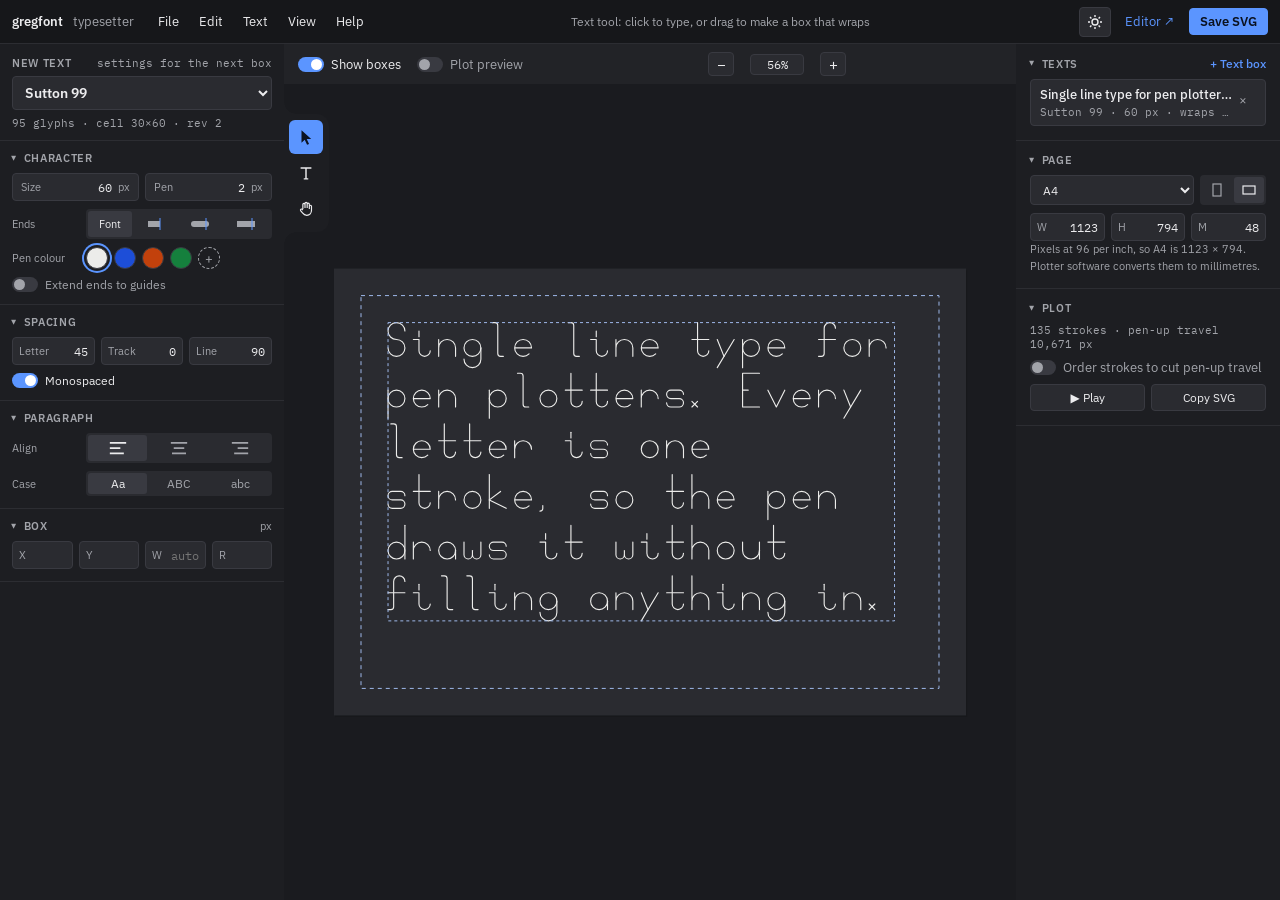
==== src/index.html @ c5e00a8d "Scratch pad: a parts bin at the top of the glyph grid A full-width tile above the glyphs that edits " ====
<!DOCTYPE html>
<html lang="en" data-theme="dark">
	<head>
		<meta charset="utf-8">
		<title>gregfont typesetter</title>
		<link rel="preconnect" href="https://fonts.googleapis.com">
		<link href="https://fonts.googleapis.com/css2?family=IBM+Plex+Sans:wght@400;500;600&family=IBM+Plex+Mono:wght@400;500&display=swap" rel="stylesheet">
		<link rel="stylesheet" type="text/css" href="style/base.css?v=2.13.0">
		<link rel="stylesheet" type="text/css" href="style/typesetter.css?v=2.13.0">
		<script>
			// apply the saved theme before the page paints
			try { document.documentElement.dataset.theme = localStorage.getItem('gregfont-theme') || localStorage.getItem('gregfont-editor-theme') || 'dark'; } catch (e) {}
		</script>
	</head>
	<body>
		<header id="topbar">
			<span class="brand">gregfont</span>
			<span class="product">typesetter</span>
			<nav id="menubar"></nav>
			<button type="button" id="tip" title="Tip: click for the next one"></button>
			<span id="status"></span>
			<button type="button" id="theme-toggle" class="icon-button" title="Switch light / dark" aria-label="Switch light / dark">
				<svg class="icon-sun" viewBox="0 0 16 16" fill="none" stroke="currentColor" stroke-width="1.4" aria-hidden="true"><circle cx="8" cy="8" r="3"/><path d="M8 1v2M8 13v2M1 8h2M13 8h2M3 3l1.4 1.4M11.6 11.6L13 13M3 13l1.4-1.4M11.6 4.4L13 3"/></svg>
				<svg class="icon-moon" viewBox="0 0 16 16" fill="none" stroke="currentColor" stroke-width="1.4" aria-hidden="true"><path d="M13 9.5A5.5 5.5 0 0 1 6.5 3a5.5 5.5 0 1 0 6.5 6.5z"/></svg>
			</button>
			<a href="editor.html" target="_blank" class="link">Editor ↗</a>
			<button type="button" id="save" class="primary" title="Save as SVG, with the layout inside so it can be opened again (Ctrl+S)">Save SVG</button>
			<input type="file" id="open-file" accept=".svg,image/svg+xml" hidden>
		</header>

		<!-- left: the selected text's type settings -->
		<aside id="type-panel" aria-label="Type">
			<div class="type-head">
				<div class="type-title"><span class="panel-heading" id="type-title">New text</span><span class="meta" id="type-sub"></span></div>
				<label for="font-select" class="visually-hidden">Font</label>
				<select id="font-select"></select>
				<span id="font-meta" class="meta"></span>
			</div>

			<details class="fold" data-remember="character" open>
				<summary>Character</summary>
				<div class="field-pair">
					<label class="field" data-scrub="x" title="Size: the font's cell height in pixels"><span class="field-label">Size</span><input type="number" id="t-size" min="2" step="1"><span class="field-unit">px</span></label>
					<label class="field" data-scrub="x" title="Pen width in pixels"><span class="field-label">Pen</span><input type="number" id="t-pen" min="0.1" step="0.1"><span class="field-unit">px</span></label>
				</div>
				<div class="style-grid">
					<span class="field-label">Ends</span>
					<div class="segmented icons" id="t-cap" role="group" aria-label="Stroke ends">
						<button type="button" data-value="font" title="As the font draws them">Font</button>
						<button type="button" data-value="butt" title="Butt" aria-label="Butt ends"><svg viewBox="0 0 22 12"><line x1="3" y1="6" x2="15" y2="6" stroke="currentColor" stroke-width="6" stroke-linecap="butt"/><line class="mark" x1="15" y1="0" x2="15" y2="12"/></svg></button>
						<button type="button" data-value="round" title="Round" aria-label="Round ends"><svg viewBox="0 0 22 12"><line x1="3" y1="6" x2="15" y2="6" stroke="currentColor" stroke-width="6" stroke-linecap="round"/><line class="mark" x1="15" y1="0" x2="15" y2="12"/></svg></button>
						<button type="button" data-value="square" title="Square" aria-label="Square ends"><svg viewBox="0 0 22 12"><line x1="3" y1="6" x2="15" y2="6" stroke="currentColor" stroke-width="6" stroke-linecap="square"/><line class="mark" x1="15" y1="0" x2="15" y2="12"/></svg></button>
					</div>
					<span class="field-label">Pen colour</span>
					<div class="colour-row" id="t-colours">
						<label class="colour-pick" title="Any colour"><input type="color" id="t-colour" aria-label="Pen colour"></label>
					</div>
				</div>
				<label class="switch-label" title="For heavy strokes: stems that end on the baseline, x-height, cap height or descender reach as far past the line as round letters do. Only changes how this text is drawn and saved, not the font."><input type="checkbox" class="switch" id="t-extend"> Extend ends to guides</label>
			</details>

			<details class="fold" data-remember="spacing" open>
				<summary>Spacing</summary>
				<div class="field-triple">
					<label class="field" data-scrub="x" title="Letter spacing: a space's width, and the advance when monospaced"><span class="field-label">Letter</span><input type="number" id="t-letter" step="0.5"></label>
					<label class="field" data-scrub="x" title="Tracking: extra space after every letter (not monospaced)"><span class="field-label">Track</span><input type="number" id="t-track" step="0.5"></label>
					<label class="field" data-scrub="x" title="Line height"><span class="field-label">Line</span><input type="number" id="t-line" step="0.5" min="0"></label>
				</div>
				<label class="switch-label" title="Every character takes the same space"><input type="checkbox" class="switch" id="t-mono"> Monospaced</label>
			</details>

			<details class="fold" data-remember="paragraph" open>
				<summary>Paragraph</summary>
				<div class="style-grid">
					<span class="field-label">Align</span>
					<div class="segmented icons" id="t-align" role="group" aria-label="Alignment">
						<button type="button" data-value="left" title="Left" aria-label="Align left"><svg viewBox="0 0 16 12"><path d="M1 1.5h14M1 6h9M1 10.5h12" stroke="currentColor" stroke-width="1.5"/></svg></button>
						<button type="button" data-value="center" title="Centre" aria-label="Align centre"><svg viewBox="0 0 16 12"><path d="M1 1.5h14M3.5 6h9M2 10.5h12" stroke="currentColor" stroke-width="1.5"/></svg></button>
						<button type="button" data-value="right" title="Right" aria-label="Align right"><svg viewBox="0 0 16 12"><path d="M1 1.5h14M6 6h9M3 10.5h12" stroke="currentColor" stroke-width="1.5"/></svg></button>
					</div>
					<span class="field-label">Case</span>
					<div class="segmented" id="t-case" role="group" aria-label="Case">
						<button type="button" data-value="none" title="As typed">Aa</button>
						<button type="button" data-value="upper" title="All capitals">ABC</button>
						<button type="button" data-value="lower" title="All lower case">abc</button>
					</div>
				</div>
			</details>

			<details class="fold" data-remember="box" open>
				<summary>Box <span class="hint">px</span></summary>
				<div class="field-quad">
					<label class="field" data-scrub="x" title="Left edge"><span class="field-label">X</span><input type="number" id="t-x" step="1"></label>
					<label class="field" data-scrub="x" title="Top edge"><span class="field-label">Y</span><input type="number" id="t-y" step="1"></label>
					<label class="field" data-scrub="x" title="Width: the text wraps to it. Empty means no wrapping."><span class="field-label">W</span><input type="number" id="t-w" step="1" min="10" placeholder="auto"></label>
					<label class="field" data-scrub="x" title="Rotation in degrees"><span class="field-label">R</span><input type="number" id="t-rot" step="1"></label>
				</div>
			</details>
		</aside>

		<div id="optionsbar">
			<label class="switch-label" title="Show the text boxes and page margin"><input type="checkbox" class="switch" id="show-boxes" checked> Show boxes</label>
			<label class="switch-label" title="Show the pen-up moves a plotter will make"><input type="checkbox" class="switch" id="plot-preview"> Plot preview</label>
			<span class="spacer"></span>
			<button type="button" class="icon-button" id="zoom-out" title="Zoom out (Ctrl+-)" aria-label="Zoom out">&minus;</button>
			<button type="button" id="zoom-fit" class="zoom-label" title="Fit the page (Ctrl+0)">100%</button>
			<button type="button" class="icon-button" id="zoom-in" title="Zoom in (Ctrl+=)" aria-label="Zoom in">+</button>
			<span id="cursor-pos"></span>
		</div>

		<div id="canvas-wrap" tabindex="-1">
			<svg id="stage" aria-label="Page"></svg>
			<nav id="toolbox" aria-label="Tools">
				<button type="button" class="tool" data-tool="select" title="Select (V): click a text to select it, drag to move, drag the side handles to set where it wraps, double-click to edit" aria-label="Select (V)">
					<svg viewBox="0 0 20 20"><path d="M5 2.5v14l3.6-3.4 2.6 5.6 2.2-1-2.6-5.5h5z" fill="currentColor"/></svg>
				</button>
				<button type="button" class="tool" data-tool="text" title="Text (T): click to type, or drag to make a box that wraps" aria-label="Text (T)">
					<svg viewBox="0 0 20 20" fill="none" stroke="currentColor" stroke-width="1.6"><path d="M4 4.5h12M10 4.5v12M7.5 16.5h5"/></svg>
				</button>
				<button type="button" class="tool" data-tool="hand" title="Hand (H): drag to move around the page (or hold Space)" aria-label="Hand (H)">
					<svg viewBox="0 0 20 20" fill="none" stroke="currentColor" stroke-width="1.3" stroke-linejoin="round"><path d="M6.5 10V5a1.2 1.2 0 0 1 2.4 0v4M8.9 9V3.8a1.2 1.2 0 0 1 2.4 0V9M11.3 9V4.6a1.2 1.2 0 0 1 2.4 0V10M13.7 10V7a1.2 1.2 0 0 1 2.4 0v4.5c0 3-2 5.5-5.2 5.5-2.4 0-3.6-1-4.8-2.6L4 11.8a1.2 1.2 0 0 1 1.8-1.5l.7.8"/></svg>
				</button>
			</nav>
			<textarea id="text-input" aria-label="Text being edited" autocomplete="off" spellcheck="false"></textarea>
		</div>

		<!-- right: the document -->
		<aside id="doc-panel" aria-label="Document">
			<details class="fold" data-remember="texts" open>
				<summary>Texts <button type="button" id="add-text" class="text-button" title="New text box (T, then click the page)">+ Text box</button></summary>
				<div id="text-list"></div>
			</details>

			<details class="fold" data-remember="page" open>
				<summary>Page</summary>
				<div class="page-row">
					<label for="page-preset" class="visually-hidden">Page size</label>
					<select id="page-preset"></select>
					<div class="segmented icons" id="page-orient" role="group" aria-label="Orientation">
						<button type="button" data-value="portrait" title="Portrait" aria-label="Portrait"><svg viewBox="0 0 14 14"><rect x="3" y="1" width="8" height="12" fill="none" stroke="currentColor" stroke-width="1.2"/></svg></button>
						<button type="button" data-value="landscape" title="Landscape" aria-label="Landscape"><svg viewBox="0 0 14 14"><rect x="1" y="3" width="12" height="8" fill="none" stroke="currentColor" stroke-width="1.2"/></svg></button>
					</div>
				</div>
				<div class="field-triple">
					<label class="field" data-scrub="x" title="Page width"><span class="field-label">W</span><input type="number" id="page-w" min="10" step="1"></label>
					<label class="field" data-scrub="x" title="Page height"><span class="field-label">H</span><input type="number" id="page-h" min="10" step="1"></label>
					<label class="field" data-scrub="x" title="Margin guide"><span class="field-label">M</span><input type="number" id="page-m" min="0" step="1"></label>
				</div>
				<p class="hint">Pixels at 96 per inch, so A4 is 1123 × 794. Plotter software converts them to millimetres.</p>
			</details>

			<details class="fold" data-remember="plot" open>
				<summary>Plot</summary>
				<span id="plot-info" class="meta"></span>
				<label class="switch-label" title="When saving and plotting, reorder and flip strokes across the page so the pen travels less with the pen up"><input type="checkbox" class="switch" id="plot-optimize"> Order strokes to cut pen-up travel</label>
				<div class="button-row two">
					<button type="button" id="play" title="Draw the page stroke by stroke, the way a plotter would">&#9654; Play</button>
					<button type="button" id="copy-svg" title="Copy the page as SVG">Copy SVG</button>
				</div>
			</details>
		</aside>

		<script src="libs/paper-core-0.12.18.min.js?v=2.13.0"></script>
		<script src="fonts/fonts.js?v=2.13.0"></script>
		<script src="js/gregfont.js?v=2.13.0"></script>
		<script src="js/version.js?v=2.13.0"></script>
		<script src="js/ui.js?v=2.13.0"></script>
		<script src="js/typesetter.js?v=2.13.0"></script>
	</body>
</html>
---- src/style/base.css ----
/*
 * Shared look for the gregfont pages ("Graphite"): colour tokens for both
 * themes, and the common pieces (buttons, fields, switches, menus, the top
 * bar, the tool tab, foldable sections). The canvas colours are read by
 * the pages' scripts for drawing, so every canvas colour lives here too.
 * Two themes: dark panels around a light canvas, or light panels around a
 * dark canvas. (The typesetter overrides this: its canvas and page follow
 * the panels, see typesetter.css.)
 */
:root,
:root[data-theme="dark"] {
	color-scheme: dark;
	--bg: #16171a;
	--panel: #1d1e22;
	--panel-2: #222327;
	--surface: #2a2b30;
	--line: #2c2d32;
	--line-2: #393a41;
	--text: #ececee;
	--muted: #a2a4aa;
	--accent: #5b95ff;
	--on-accent: #0b1220;
	--accent-soft: rgba(91, 149, 255, 0.16);
	--danger: #ef7a7a;
	--shadow: rgba(0, 0, 0, 0.45);

	/* the canvas side: light */
	--canvas: #f3f3f1;
	--canvas-grid: #e3e3e0;
	--canvas-grid-major: #d1d1cd;
	--canvas-cell: rgba(0, 0, 0, 0.1);
	--ink: #141414;
	--guide-cap: #2f6fd0;
	--guide-xh: #127a58;
	--guide-base: #b05f00;
	--guide-desc: #7a3a95;
	--bearing: #c2286a;
	--select: #2f6fe0;
	--order-start: #15803d;
	--order-end: #be123c;
	--order-travel: #8a8c93;
	--missing: #2a2b30;
}

:root[data-theme="light"] {
	color-scheme: light;
	--bg: #ffffff;
	--panel: #f6f6f7;
	--panel-2: #efeff1;
	--surface: #ffffff;
	--line: #e3e3e6;
	--line-2: #d4d4d9;
	--text: #18181b;
	--muted: #5b5d64;
	--accent: #2f6fe0;
	--on-accent: #ffffff;
	--accent-soft: rgba(47, 111, 224, 0.12);
	--danger: #c43c3c;
	--shadow: rgba(24, 24, 27, 0.16);

	/* the canvas side: dark */
	--canvas: #1a1b1f;
	--canvas-grid: #25262b;
	--canvas-grid-major: #31323a;
	--canvas-cell: rgba(255, 255, 255, 0.08);
	--ink: #f2f2ef;
	--guide-cap: #6aa5ff;
	--guide-xh: #3ec99a;
	--guide-base: #ffad42;
	--guide-desc: #c39af0;
	--bearing: #ff5fa2;
	--select: #5b95ff;
	--order-start: #22c55e;
	--order-end: #fb7185;
	--order-travel: #8a8c93;
	--missing: #e7e7ea;
}

* { box-sizing: border-box; }

html, body { height: 100%; margin: 0; }

body {
	background: var(--panel);
	color: var(--text);
	font-family: 'IBM Plex Sans', system-ui, sans-serif;
	font-size: 13px;
	overflow: hidden;
}

button, input, select { font: inherit; color: inherit; }
button {
	background: var(--surface); color: var(--text); border: 1px solid var(--line-2); border-radius: 4px;
	padding: 4px 10px; cursor: pointer;
}
button:hover { border-color: var(--muted); }
button.primary { background: var(--accent); border-color: var(--accent); color: var(--on-accent); font-weight: 600; }
button.primary:hover { filter: brightness(1.1); }
button.danger { background: none; color: var(--danger); }
input, select {
	background: var(--surface); color: var(--text); border: 1px solid var(--line-2); border-radius: 4px; padding: 4px 8px;
}
input:focus, select:focus { outline: 2px solid var(--accent-soft); border-color: var(--accent); }
input[type=number] { font-family: 'IBM Plex Mono', monospace; font-variant-numeric: tabular-nums; -moz-appearance: textfield; }
input[type=number]::-webkit-inner-spin-button, input[type=number]::-webkit-outer-spin-button { -webkit-appearance: none; margin: 0; }
:focus-visible { outline: 2px solid var(--accent); outline-offset: 1px; }

.visually-hidden { position: absolute; width: 1px; height: 1px; overflow: hidden; clip: rect(0 0 0 0); white-space: nowrap; }
.spacer { flex: 1; }

/* zoom controls: - 100% + Fit */
.zoom-group { display: flex; align-items: center; gap: 2px; }
.zoom-group .icon-button { width: 26px; height: 24px; font-size: 15px; line-height: 1; }
.zoom-group .zoom-label { min-width: 54px; padding: 2px 6px; font-family: 'IBM Plex Mono', monospace; font-size: 12px; }
.zoom-group .fit-button { height: 24px; padding: 0 9px; margin-left: 4px; font-size: 12px; }

/* scrollbars: thin, in the panel colours */
* { scrollbar-width: thin; scrollbar-color: var(--line-2) transparent; }
::-webkit-scrollbar { width: 10px; height: 10px; }
::-webkit-scrollbar-track { background: transparent; }
::-webkit-scrollbar-thumb { background: var(--line-2); border-radius: 5px; border: 2px solid transparent; background-clip: padding-box; }
::-webkit-scrollbar-thumb:hover { background-color: var(--muted); }
::-webkit-scrollbar-corner { background: transparent; }
.meta { font-family: 'IBM Plex Mono', monospace; font-size: 11px; color: var(--muted); }
.hint { color: var(--muted); font-size: 11px; font-weight: 400; text-transform: none; letter-spacing: 0; }
.panel-heading { font-size: 11px; font-weight: 600; letter-spacing: 0.06em; text-transform: uppercase; color: var(--muted); }

/* switches (checkboxes) */
.switch {
	-webkit-appearance: none; appearance: none; position: relative; flex: 0 0 auto;
	width: 26px; height: 15px; margin: 0; padding: 0; border: 0; border-radius: 8px; background: var(--line-2); cursor: pointer;
}
.switch::before {
	content: ''; position: absolute; left: 2px; top: 2px; width: 11px; height: 11px; border-radius: 50%;
	background: var(--muted); transition: transform .12s;
}
.switch:checked { background: var(--accent); }
.switch:checked::before { background: #fff; transform: translateX(11px); }
.switch-label { display: flex; align-items: center; gap: 7px; color: var(--muted); cursor: pointer; white-space: nowrap; }
.switch-label:has(.switch:checked) { color: var(--text); }

/* fields: a label with an input inside; data-scrub ones can be dragged */
.field {
	display: flex; align-items: center; gap: 6px; height: 28px; padding: 0 8px; min-width: 0;
	background: var(--surface); border: 1px solid var(--line-2); border-radius: 4px;
}
.field input { flex: 1; width: 100%; min-width: 0; height: 100%; padding: 0; background: none; border: 0; outline: none; }
.field input[type=number] { text-align: right; font-size: 12px; }
.field:focus-within { border-color: var(--accent); }
.field-label { font-size: 11px; color: var(--muted); white-space: nowrap; }
.field[data-scrub="x"] { cursor: ew-resize; }
.field[data-scrub="y"] { cursor: ns-resize; }
.field[data-scrub] input:not(:focus) { cursor: inherit; }
.field.scrubbing { border-color: var(--accent); background: var(--accent-soft); box-shadow: 0 0 0 3px var(--accent-soft); }
.field.scrubbing .field-label { color: var(--text); }
.field.compact { height: 26px; width: 92px; }
.field-pair { display: grid; grid-template-columns: repeat(2, minmax(0, 1fr)); gap: 6px; }
.swatch { flex: 0 0 auto; width: 8px; height: 8px; border-radius: 2px; }

/* segmented buttons */
.segmented { display: grid; grid-auto-flow: column; grid-auto-columns: minmax(0, 1fr); gap: 2px; padding: 2px; background: var(--surface); border-radius: 4px; }
.segmented button { border: 0; border-radius: 3px; background: none; padding: 3px 10px; font-size: 12px; color: var(--muted); }
.segmented button:hover { color: var(--text); }
.segmented button.active { background: var(--line-2); color: var(--text); }
.segmented.icons button { height: 26px; padding: 0; display: grid; place-items: center; font-size: 11px; }
.segmented.icons svg { width: 22px; height: 14px; display: block; }
.segmented .mark { stroke: var(--accent); stroke-width: 1; }
.segmented button:disabled { opacity: .4; cursor: default; }

/* top bar */
#topbar {
	grid-area: top; display: flex; align-items: center; gap: 6px; padding: 0 12px;
	background: var(--bg); border-bottom: 1px solid var(--line);
}
#topbar .brand { font-weight: 600; margin-right: 8px; cursor: default; }
#topbar .link { color: var(--accent); text-decoration: none; margin: 0 8px; white-space: nowrap; }
#topbar .link:hover { text-decoration: underline; }
#tip {
	flex: 1; min-width: 0; margin: 0 12px; padding: 4px 8px; background: none; border: 0; border-radius: 4px;
	color: var(--muted); font-size: 12px; text-align: center; white-space: nowrap; overflow: hidden; text-overflow: ellipsis;
	transition: opacity .25s;
}
#tip:hover { color: var(--text); border: 0; }
#tip.fading { opacity: 0; }
#tip.off { visibility: hidden; }
#status { color: var(--muted); white-space: nowrap; overflow: hidden; text-overflow: ellipsis; min-width: 0; margin-right: 6px; }
#status.error { color: var(--danger); }
.icon-button { width: 32px; height: 30px; padding: 0; display: grid; place-items: center; }
.icon-button svg { width: 16px; height: 16px; }
:root[data-theme="dark"] .icon-moon, :root[data-theme="light"] .icon-sun { display: none; }

/* menus */
#menubar { display: flex; align-self: stretch; align-items: center; }
.menu { position: relative; }
.menu-title { background: none; border: none; border-radius: 4px; padding: 5px 10px; }
.menu-title:hover, .menu.open .menu-title { background: var(--surface); }
.menu-items {
	display: none; position: absolute; top: calc(100% + 4px); left: 0; z-index: 20; min-width: 220px; width: max-content;
	background: var(--panel); border: 1px solid var(--line-2); border-radius: 6px; padding: 4px 0;
	box-shadow: 0 8px 24px var(--shadow);
}
.menu.open .menu-items { display: block; }
.menu-item {
	position: relative; display: flex; justify-content: space-between; gap: 24px; width: 100%; white-space: nowrap;
	background: none; border: none; border-radius: 0; padding: 5px 14px 5px 28px; text-align: left;
}
.menu-item:hover:not(:disabled) { background: var(--accent); color: var(--on-accent); }
.menu-item:hover:not(:disabled) .shortcut { color: inherit; opacity: .8; }
.menu-item:disabled { color: var(--muted); opacity: .55; cursor: default; }
.menu-item .shortcut { color: var(--muted); font-family: 'IBM Plex Mono', monospace; font-size: 12px; }
.menu-item.checked::before { content: '\2713'; position: absolute; left: 10px; }
.menu-sep { height: 1px; background: var(--line); margin: 4px 0; }


/* foldable sections */
details.fold { padding: 10px 12px 12px; border-bottom: 1px solid var(--line); display: flex; flex-direction: column; }
details.fold[hidden] { display: none; }
details.fold > :not(summary) + :not(summary) { margin-top: 8px; }
details.fold > summary + * { margin-top: 8px; }
details.fold summary {
	display: flex; align-items: center; gap: 6px; cursor: pointer; user-select: none; list-style: none;
	font-size: 11px; font-weight: 600; letter-spacing: 0.06em; text-transform: uppercase; color: var(--muted);
}
details.fold summary::-webkit-details-marker { display: none; }
details.fold summary::before { content: '\25B8'; font-size: 10px; transition: transform .12s; }
details.fold[open] > summary::before { transform: rotate(90deg); }
details.fold summary:hover { color: var(--text); }
details.fold summary .hint { margin-left: auto; }
details.fold.sub { padding: 0; border: 0; }
details.fold.sub > summary { font-size: 11px; font-weight: 500; letter-spacing: 0.02em; text-transform: none; }

/* the tool tab: grows out of the left panel over the canvas, with curved fillets top and bottom */
#toolbox {
	position: absolute; left: 0; top: 30px; z-index: 2; display: flex; flex-direction: column; gap: 2px;
	padding: 6px 6px 6px 5px; background: var(--panel); border-radius: 0 12px 12px 0;
}
#toolbox::before, #toolbox::after { content: ''; position: absolute; left: 0; width: 12px; height: 12px; pointer-events: none; }
#toolbox::before { top: -12px; background: radial-gradient(circle at 100% 0, transparent 11.5px, var(--panel) 12px); }
#toolbox::after { bottom: -12px; background: radial-gradient(circle at 100% 100%, transparent 11.5px, var(--panel) 12px); }
.tool { width: 34px; height: 34px; padding: 0; display: grid; place-items: center; background: none; border: 0; border-radius: 6px; color: var(--text); }
.tool svg { width: 18px; height: 18px; display: block; }
.tool:hover { background: var(--surface); }
.tool.active { background: var(--accent); color: var(--on-accent); }

.button-row { display: grid; grid-template-columns: repeat(3, minmax(0, 1fr)); gap: 6px; }
.button-row button { font-size: 12px; padding: 5px 0; white-space: nowrap; }
---- src/style/typesetter.css ----
/*
 * The typesetter's layout. The shared look (tokens, controls, menus, tool
 * tab) is in base.css.
 */
body {
	display: grid;
	grid-template-columns: 284px minmax(0, 1fr) 264px;
	grid-template-rows: 44px 40px minmax(0, 1fr);
	grid-template-areas:
		"top top top"
		"type opts doc"
		"type canvas doc";
}

/* Unlike the editor, the canvas and page follow the panels: dark on dark,
   light on light. */
:root, :root[data-theme="dark"] { --canvas: #1a1b1f; --page: #2a2b30; --select: #5b95ff; }
:root[data-theme="light"] { --canvas: #f3f3f1; --page: #ffffff; --select: #2f6fe0; }

#topbar .product { color: var(--muted); margin: 0 8px 0 -4px; }

/* left: type settings */
#type-panel { grid-area: type; display: flex; flex-direction: column; min-height: 0; overflow-y: auto; background: var(--panel); }
.type-head { display: flex; flex-direction: column; gap: 6px; padding: 12px 12px 10px; border-bottom: 1px solid var(--line); }
.type-title { display: flex; align-items: baseline; justify-content: space-between; gap: 8px; }
#type-sub { overflow: hidden; text-overflow: ellipsis; white-space: nowrap; }
#font-select { width: 100%; font-weight: 600; font-size: 14px; padding: 6px 8px; }
.field-unit { font-size: 11px; color: var(--muted); }
.field-triple { display: grid; grid-template-columns: repeat(3, minmax(0, 1fr)); gap: 6px; }
.field-quad { display: grid; grid-template-columns: repeat(4, minmax(0, 1fr)); gap: 6px; }
.field-triple .field, .field-quad .field { padding: 0 6px; gap: 4px; }
.style-grid { display: grid; grid-template-columns: 66px minmax(0, 1fr); align-items: center; gap: 8px; }
.colour-row { display: flex; align-items: center; gap: 6px; }
.colour-row .swatch-button { width: 22px; height: 22px; padding: 0; border-radius: 50%; border: 1px solid var(--line-2); }
.colour-row .swatch-button.active { box-shadow: 0 0 0 2px var(--panel), 0 0 0 4px var(--accent); }
.colour-pick { position: relative; width: 22px; height: 22px; border-radius: 50%; border: 1px dashed var(--muted); overflow: hidden; cursor: pointer; }
.colour-pick input { position: absolute; inset: -6px; width: 34px; height: 34px; padding: 0; border: 0; opacity: 0; cursor: pointer; }
.colour-pick.custom { border-style: solid; border-color: var(--line-2); }
.colour-pick.active { box-shadow: 0 0 0 2px var(--panel), 0 0 0 4px var(--accent); }
.colour-pick.custom::after { content: ''; }
.colour-pick::after { content: '+'; position: absolute; inset: 0; display: grid; place-items: center; color: var(--muted); font-size: 13px; pointer-events: none; }
#type-panel .switch-label { font-size: 12px; }

/* options bar */
#optionsbar {
	grid-area: opts; display: flex; align-items: center; gap: 16px; padding: 0 14px; min-width: 0;
	background: var(--panel-2); color: var(--muted); overflow: hidden;
}
#optionsbar .icon-button { width: 26px; height: 24px; font-size: 15px; line-height: 1; }
.zoom-label { min-width: 54px; padding: 2px 6px; font-family: 'IBM Plex Mono', monospace; font-size: 12px; }
#cursor-pos { font-family: 'IBM Plex Mono', monospace; font-size: 12px; white-space: nowrap; min-width: 140px; text-align: right; }

/* canvas */
#canvas-wrap { grid-area: canvas; outline: none; position: relative; min-width: 0; min-height: 0; background: var(--canvas); overflow: hidden; }
#stage { position: absolute; inset: 0; width: 100%; height: 100%; display: block; }
#canvas-wrap.tool-text #stage { cursor: text; }
#canvas-wrap.tool-hand #stage, #canvas-wrap.panning #stage { cursor: grab; }
#canvas-wrap.over-box #stage { cursor: move; }
#canvas-wrap.over-handle #stage { cursor: ew-resize; }
#text-input { position: absolute; left: 0; top: 0; width: 1px; height: 1px; padding: 0; border: 0; opacity: 0; resize: none; pointer-events: none; }
.caret { animation: blink 1.06s steps(1) infinite; }
@keyframes blink { 50% { opacity: 0; } }

/* right: document */
#doc-panel { grid-area: doc; display: flex; flex-direction: column; min-height: 0; overflow-y: auto; background: var(--panel); }
#doc-panel details.fold { padding: 12px 14px 14px; }
.text-button { margin-left: auto; padding: 0; background: none; border: 0; color: var(--accent); font-size: 12px; text-transform: none; letter-spacing: 0; font-weight: 500; }
.text-button:hover { text-decoration: underline; }
#text-list { display: flex; flex-direction: column; gap: 4px; }
.text-item { position: relative; display: flex; flex-direction: column; align-items: flex-start; gap: 2px; width: 100%; padding: 6px 30px 6px 9px; text-align: left; }
.text-item .name { max-width: 100%; overflow: hidden; text-overflow: ellipsis; white-space: nowrap; font-weight: 500; }
.text-item .meta { max-width: 100%; overflow: hidden; text-overflow: ellipsis; white-space: nowrap; }
.text-item.active { border-color: var(--accent); background: var(--accent-soft); }
.text-item .remove { position: absolute; right: 4px; top: 50%; transform: translateY(-50%); width: 22px; height: 22px; padding: 0; border: 0; background: none; color: var(--muted); }
.text-item .remove:hover { color: var(--danger); }
.page-row { display: grid; grid-template-columns: minmax(0, 1fr) auto; gap: 6px; }
.page-row select { min-width: 0; font-size: 12px; }
#page-orient button { width: 30px; }
#page-orient svg { width: 14px; height: 14px; }
#doc-panel .hint { margin: 0; line-height: 1.5; }
.button-row.two { grid-template-columns: repeat(2, minmax(0, 1fr)); }
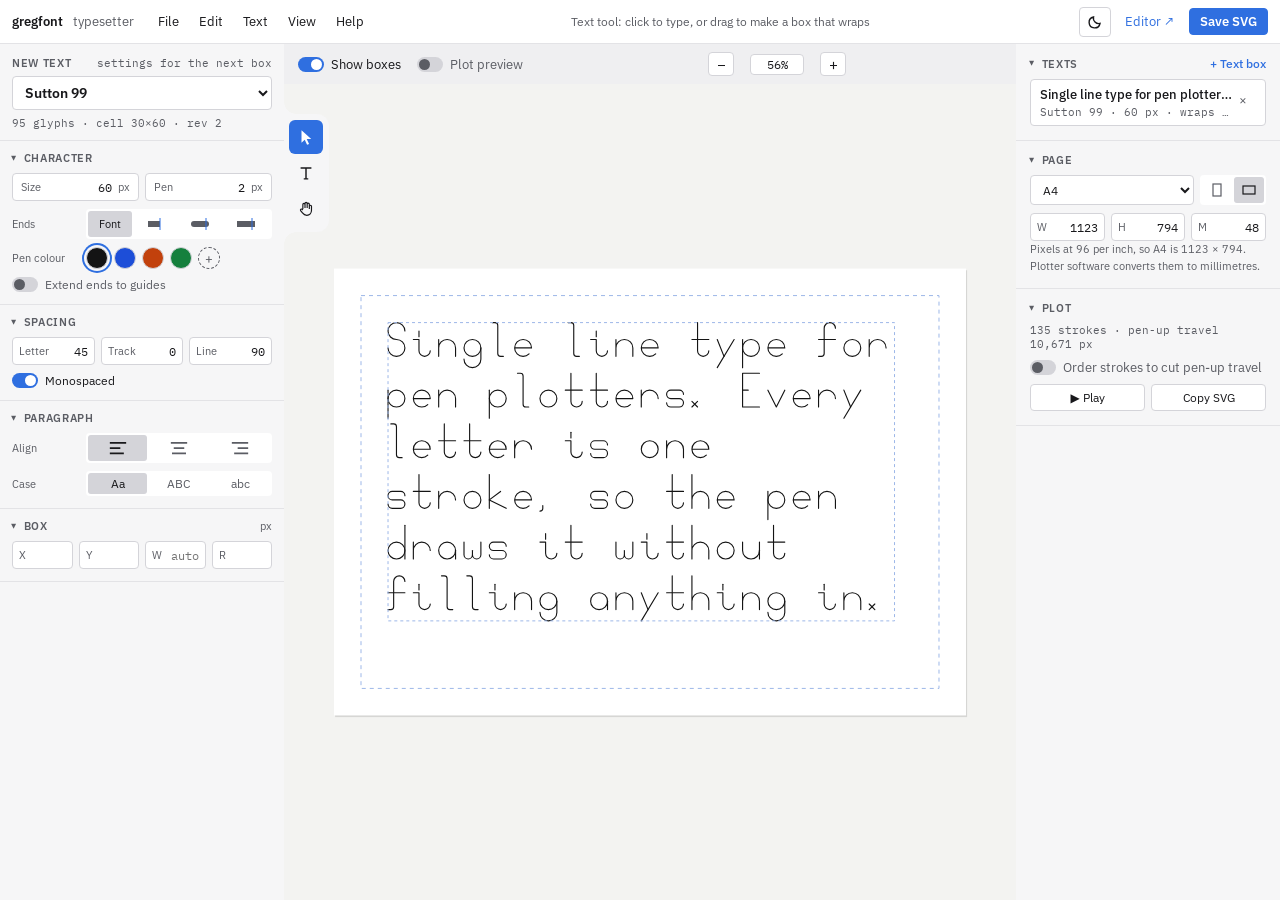
==== commit 6d94a352: "Version 2.15.0: in line with the shared web rules - Storage keys are gregfont.x now; old gregfont-x " ====
--- a/src/index.html
+++ b/src/index.html
@@ -2,14 +2,41 @@
 <html lang="en" data-theme="dark">
 	<head>
 		<meta charset="utf-8">
+		<meta name="viewport" content="width=device-width, initial-scale=1">
 		<title>gregfont typesetter</title>
+		<meta name="description" content="Set text in single-line (stroke) fonts and save it as SVG for pen plotters, laser and CNC engraving.">
+		<link rel="canonical" href="https://www.gregschomburg.com/gregfont/">
+		<!-- js/ui.js sets this to the top bar colour of the current theme -->
+		<meta name="theme-color" content="#1d1e22">
+		<meta property="og:type" content="website">
+		<meta property="og:site_name" content="gregfont">
+		<meta property="og:title" content="gregfont typesetter">
+		<meta property="og:description" content="Set text in single-line (stroke) fonts and save it as SVG for pen plotters, laser and CNC engraving.">
+		<meta property="og:url" content="https://www.gregschomburg.com/gregfont/">
+		<meta property="og:image" content="https://www.gregschomburg.com/gregfont/preview.png">
+		<meta property="og:image:width" content="1200">
+		<meta property="og:image:height" content="630">
+		<meta name="twitter:card" content="summary_large_image">
+		<meta name="twitter:title" content="gregfont typesetter">
+		<meta name="twitter:description" content="Set text in single-line (stroke) fonts and save it as SVG for pen plotters, laser and CNC engraving.">
+		<meta name="twitter:image" content="https://www.gregschomburg.com/gregfont/preview.png">
+		<link rel="manifest" href="manifest.webmanifest">
+		<link rel="icon" href="icon.svg" type="image/svg+xml">
+		<link rel="icon" href="icon-192.png" type="image/png" sizes="192x192">
+		<link rel="apple-touch-icon" href="icon-180.png">
 		<link rel="preconnect" href="https://fonts.googleapis.com">
 		<link href="https://fonts.googleapis.com/css2?family=IBM+Plex+Sans:wght@400;500;600&family=IBM+Plex+Mono:wght@400;500&display=swap" rel="stylesheet">
-		<link rel="stylesheet" type="text/css" href="style/base.css?v=2.13.0">
-		<link rel="stylesheet" type="text/css" href="style/typesetter.css?v=2.13.0">
+		<link rel="stylesheet" type="text/css" href="style/base.css?v=2.15.0">
+		<link rel="stylesheet" type="text/css" href="style/typesetter.css?v=2.15.0">
 		<script>
-			// apply the saved theme before the page paints
-			try { document.documentElement.dataset.theme = localStorage.getItem('gregfont-theme') || localStorage.getItem('gregfont-editor-theme') || 'dark'; } catch (e) {}
+			// apply the saved theme, or the system's, before the page paints.
+			// Same key and fallback as setTheme in js/ui.js (old keys from before 2.15.0 too).
+			(function () {
+				var t;
+				try { t = localStorage.getItem('gregfont.theme') || localStorage.getItem('gregfont-theme') || localStorage.getItem('gregfont-editor-theme'); } catch (e) { /* private mode */ }
+				if (t !== 'light' && t !== 'dark') t = window.matchMedia && matchMedia('(prefers-color-scheme: light)').matches ? 'light' : 'dark';
+				document.documentElement.dataset.theme = t;
+			})();
 		</script>
 	</head>
 	<body>
@@ -160,11 +187,11 @@
 			</details>
 		</aside>
 
-		<script src="libs/paper-core-0.12.18.min.js?v=2.13.0"></script>
-		<script src="fonts/fonts.js?v=2.13.0"></script>
-		<script src="js/gregfont.js?v=2.13.0"></script>
-		<script src="js/version.js?v=2.13.0"></script>
-		<script src="js/ui.js?v=2.13.0"></script>
-		<script src="js/typesetter.js?v=2.13.0"></script>
+		<script src="libs/paper-core-0.12.18.min.js?v=2.15.0"></script>
+		<script src="fonts/fonts.js?v=2.15.0"></script>
+		<script src="js/gregfont.js?v=2.15.0"></script>
+		<script src="js/version.js?v=2.15.0"></script>
+		<script src="js/ui.js?v=2.15.0"></script>
+		<script src="js/typesetter.js?v=2.15.0"></script>
 	</body>
 </html>
--- a/src/style/base.css
+++ b/src/style/base.css
@@ -34,6 +34,12 @@
 	--guide-xh: #127a58;
 	--guide-base: #b05f00;
 	--guide-desc: #7a3a95;
+	--guide-a: #0e8fa3;
+	--guide-b: #a68a00;
+	--guide-c: #c0392b;
+	--guide-d: #6b7d1a;
+	--guide-e: #8a5a2b;
+	--guide-f: #5a6b8c;
 	--bearing: #c2286a;
 	--select: #2f6fe0;
 	--order-start: #15803d;
@@ -68,6 +74,12 @@
 	--guide-xh: #3ec99a;
 	--guide-base: #ffad42;
 	--guide-desc: #c39af0;
+	--guide-a: #4fd1e0;
+	--guide-b: #e6c84a;
+	--guide-c: #ff7a6b;
+	--guide-d: #b5cc4a;
+	--guide-e: #d9a066;
+	--guide-f: #9fb0d6;
 	--bearing: #ff5fa2;
 	--select: #5b95ff;
 	--order-start: #22c55e;
@@ -79,6 +91,10 @@
 * { box-sizing: border-box; }
 
 html, body { height: 100%; margin: 0; }
+/* The apps are all controls: a drag that starts a few pixels off a field
+   shouldn't highlight labels. Typing places still select normally. */
+body { -webkit-user-select: none; user-select: none; }
+input, textarea, select { -webkit-user-select: text; user-select: text; }
 
 body {
 	background: var(--panel);
@@ -150,6 +166,9 @@
 .field-label { font-size: 11px; color: var(--muted); white-space: nowrap; }
 .field[data-scrub="x"] { cursor: ew-resize; }
 .field[data-scrub="y"] { cursor: ns-resize; }
+/* a few spare pixels around draggable fields, so a near miss still drags */
+.field[data-scrub] { position: relative; isolation: isolate; }
+.field[data-scrub]::before { content: ''; position: absolute; inset: -3px; z-index: -1; }   /* under the input */
 .field[data-scrub] input:not(:focus) { cursor: inherit; }
 .field.scrubbing { border-color: var(--accent); background: var(--accent-soft); box-shadow: 0 0 0 3px var(--accent-soft); }
 .field.scrubbing .field-label { color: var(--text); }
